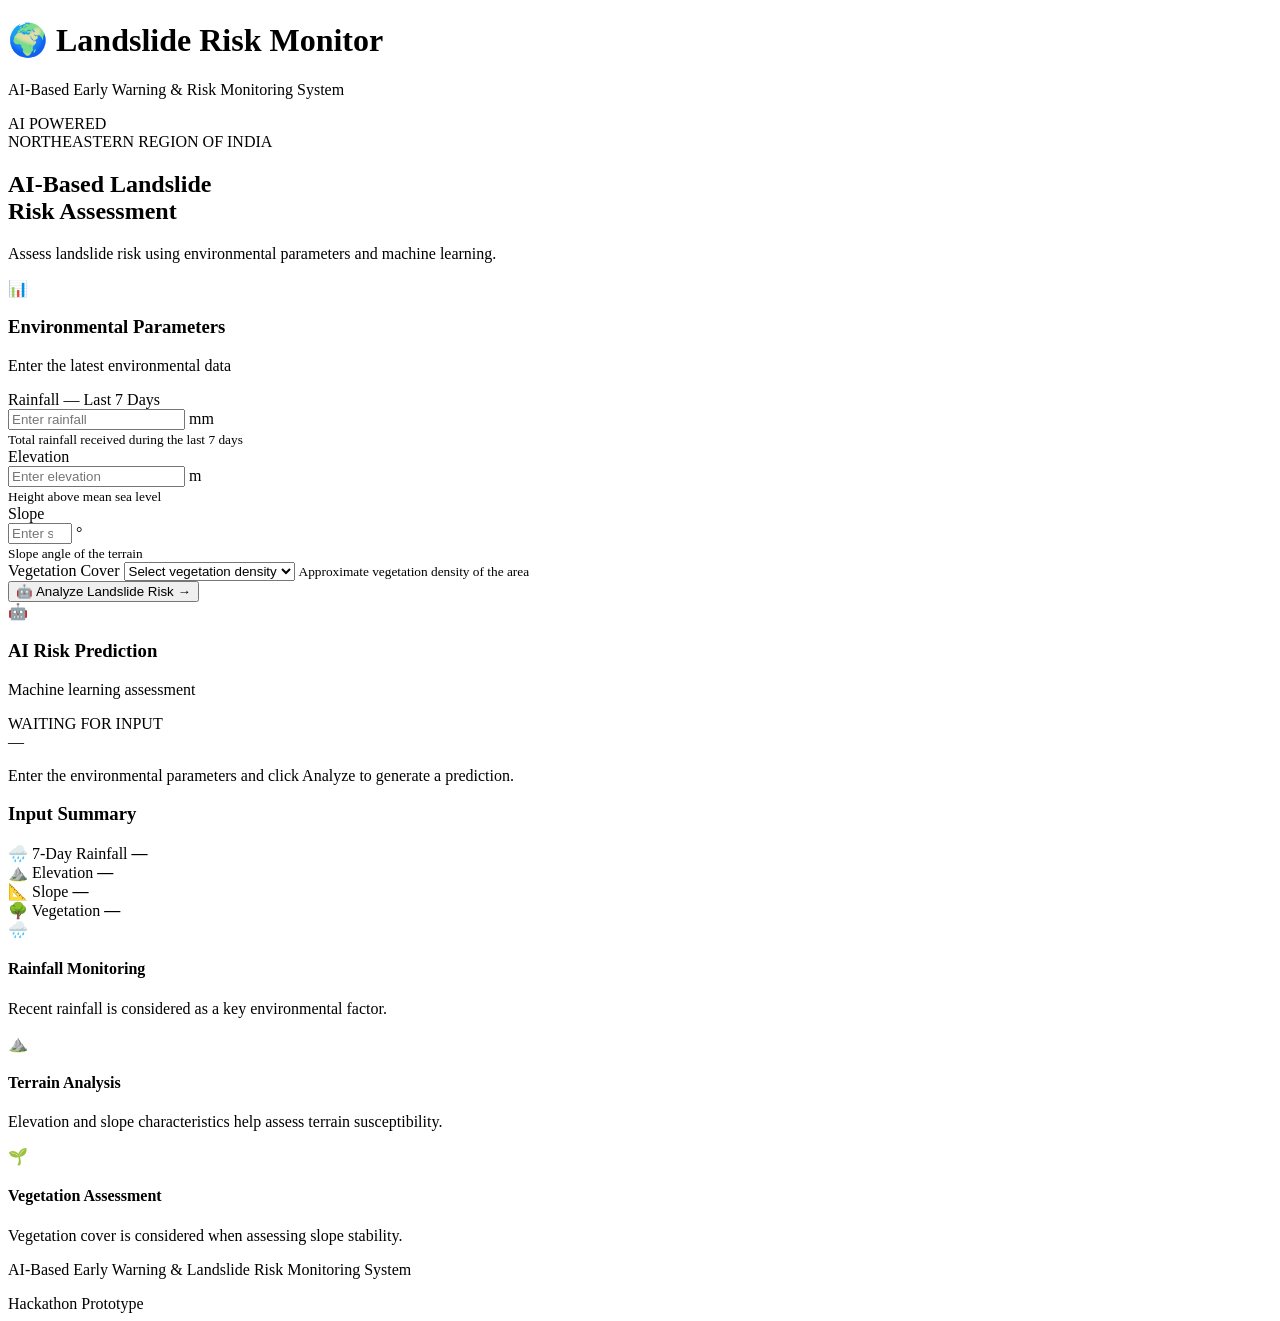
==== index.html @ d4033334 "Rename inddex.html to index.html fixed a typo" ====
<!DOCTYPE html>
<html lang="en">

<head>
    <meta charset="UTF-8">
    <meta name="viewport" content="width=device-width, initial-scale=1.0">

    <title>AI Landslide Risk Monitoring System</title>

    <link rel="stylesheet" href="style.css">
</head>

<body>

    <!-- HEADER -->
    <header>
        <div class="header-content">
            <div>
                <h1>🌍 Landslide Risk Monitor</h1>
                <p>AI-Based Early Warning & Risk Monitoring System</p>
            </div>

            <div class="badge">
                AI POWERED
            </div>
        </div>
    </header>


    <!-- MAIN CONTENT -->
    <main>

        <!-- HERO -->
        <section class="hero">

            <span class="tag">NORTHEASTERN REGION OF INDIA</span>

            <h2>
                AI-Based Landslide<br>
                <span>Risk Assessment</span>
            </h2>

            <p>
                Assess landslide risk using environmental parameters
                and machine learning.
            </p>

        </section>


        <!-- DASHBOARD -->
        <section class="dashboard">


            <!-- INPUT CARD -->
            <div class="card input-card">

                <div class="card-heading">
                    <div class="icon">📊</div>

                    <div>
                        <h3>Environmental Parameters</h3>
                        <p>Enter the latest environmental data</p>
                    </div>
                </div>


                <!-- RAINFALL -->

                <div class="input-group">

                    <label for="rainfall">
                        Rainfall — Last 7 Days
                    </label>

                    <div class="input-wrapper">

                        <input
                            type="number"
                            id="rainfall"
                            placeholder="Enter rainfall"
                            min="0"
                            step="0.1"
                        >

                        <span>mm</span>

                    </div>

                    <small>
                        Total rainfall received during the last 7 days
                    </small>

                </div>


                <!-- ELEVATION -->

                <div class="input-group">

                    <label for="elevation">
                        Elevation
                    </label>

                    <div class="input-wrapper">

                        <input
                            type="number"
                            id="elevation"
                            placeholder="Enter elevation"
                            min="0"
                            step="0.1"
                        >

                        <span>m</span>

                    </div>

                    <small>
                        Height above mean sea level
                    </small>

                </div>


                <!-- SLOPE -->

                <div class="input-group">

                    <label for="slope">
                        Slope
                    </label>

                    <div class="input-wrapper">

                        <input
                            type="number"
                            id="slope"
                            placeholder="Enter slope angle"
                            min="0"
                            max="90"
                            step="0.1"
                        >

                        <span>°</span>

                    </div>

                    <small>
                        Slope angle of the terrain
                    </small>

                </div>


                <!-- VEGETATION -->

                <div class="input-group">

                    <label for="vegetation">
                        Vegetation Cover
                    </label>

                    <select id="vegetation">

                        <option value="">
                            Select vegetation density
                        </option>

                        <option value="dense">
                            🌳 Dense
                        </option>

                        <option value="moderate">
                            🌿 Moderate
                        </option>

                        <option value="sparse">
                            🌱 Sparse
                        </option>

                        <option value="none">
                            🏜️ Very Low / None
                        </option>

                    </select>

                    <small>
                        Approximate vegetation density of the area
                    </small>

                </div>


                <!-- BUTTON -->

                <button
                    class="predict-btn"
                    onclick="predictRisk()"
                >

                    <span>🤖</span>

                    Analyze Landslide Risk

                    <span>→</span>

                </button>

            </div>



            <!-- RESULT CARD -->

            <div class="card result-card">

                <div class="card-heading">

                    <div class="icon">🤖</div>

                    <div>
                        <h3>AI Risk Prediction</h3>
                        <p>Machine learning assessment</p>
                    </div>

                </div>


                <!-- RESULT -->

                <div
                    id="riskBox"
                    class="risk-box"
                >

                    <div
                        id="status"
                        class="status waiting"
                    >
                        WAITING FOR INPUT
                    </div>


                    <div
                        id="risk"
                        class="risk"
                    >
                        —
                    </div>


                    <p id="message">

                        Enter the environmental parameters
                        and click Analyze to generate a
                        prediction.

                    </p>

                </div>



                <!-- SUMMARY -->

                <div class="summary">

                    <h3>Input Summary</h3>


                    <div class="summary-row">

                        <span>
                            🌧️ 7-Day Rainfall
                        </span>

                        <strong id="showRainfall">
                            —
                        </strong>

                    </div>


                    <div class="summary-row">

                        <span>
                            ⛰️ Elevation
                        </span>

                        <strong id="showElevation">
                            —
                        </strong>

                    </div>


                    <div class="summary-row">

                        <span>
                            📐 Slope
                        </span>

                        <strong id="showSlope">
                            —
                        </strong>

                    </div>


                    <div class="summary-row">

                        <span>
                            🌳 Vegetation
                        </span>

                        <strong id="showVegetation">
                            —
                        </strong>

                    </div>

                </div>

            </div>

        </section>


        <!-- INFORMATION -->

        <section class="info-section">

            <div class="info-card">

                <span>🌧️</span>

                <div>
                    <h4>Rainfall Monitoring</h4>
                    <p>
                        Recent rainfall is considered as a key
                        environmental factor.
                    </p>
                </div>

            </div>


            <div class="info-card">

                <span>⛰️</span>

                <div>
                    <h4>Terrain Analysis</h4>
                    <p>
                        Elevation and slope characteristics
                        help assess terrain susceptibility.
                    </p>
                </div>

            </div>


            <div class="info-card">

                <span>🌱</span>

                <div>
                    <h4>Vegetation Assessment</h4>
                    <p>
                        Vegetation cover is considered when
                        assessing slope stability.
                    </p>
                </div>

            </div>

        </section>

    </main>


    <!-- FOOTER -->

    <footer>

        <p>
            AI-Based Early Warning & Landslide Risk Monitoring System
        </p>

        <span>
            Hackathon Prototype
        </span>

    </footer>


    <!-- JAVASCRIPT -->

    <script src="script.js"></script>

</body>

</html>
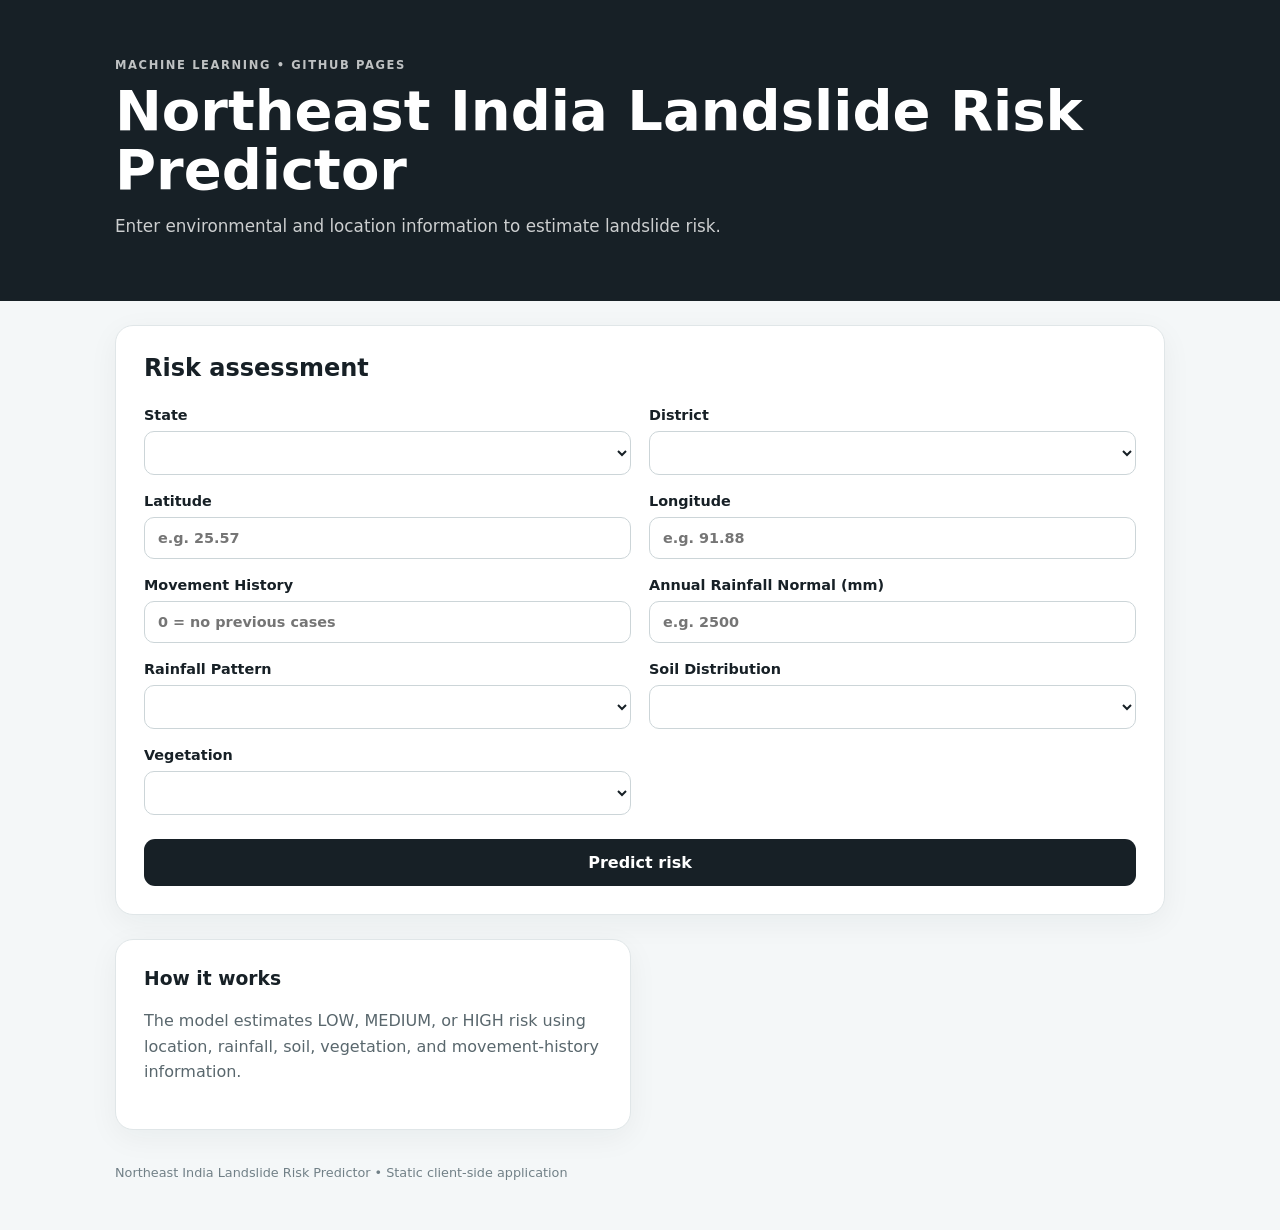
==== commit 3cc0620a: "Add files via upload" ====
--- a/index.html
+++ b/index.html
@@ -1,404 +1,103 @@
 <!DOCTYPE html>
 <html lang="en">
+<head>
+  <meta charset="UTF-8">
+  <meta name="viewport" content="width=device-width, initial-scale=1.0">
+  <title>Northeast India Landslide Risk Predictor</title>
+  <link rel="stylesheet" href="style.css">
+</head>
+<body>
+  <header class="hero">
+    <div class="container">
+      <p class="eyebrow">MACHINE LEARNING • GITHUB PAGES</p>
+      <h1>Northeast India Landslide Risk Predictor</h1>
+      <p class="subtitle">Enter environmental and location information to estimate landslide risk.</p>
+    </div>
+  </header>
 
-<head>
-    <meta charset="UTF-8">
-    <meta name="viewport" content="width=device-width, initial-scale=1.0">
+  <main class="container">
+    <section class="card">
+      <h2>Risk assessment</h2>
+      
+      <form id="riskForm">
+        <div class="grid">
+          <label>State
+            <select id="State" required></select>
+          </label>
 
-    <title>AI Landslide Risk Monitoring System</title>
+          <label>District
+            <select id="District" required></select>
+          </label>
 
-    <link rel="stylesheet" href="style.css">
-</head>
+          <label>Latitude
+            <input id="Latitude" type="number" step="any" placeholder="e.g. 25.57" required>
+          </label>
 
-<body>
+          <label>Longitude
+            <input id="Longitude" type="number" step="any" placeholder="e.g. 91.88" required>
+          </label>
 
-    <!-- HEADER -->
-    <header>
-        <div class="header-content">
-            <div>
-                <h1>🌍 Landslide Risk Monitor</h1>
-                <p>AI-Based Early Warning & Risk Monitoring System</p>
-            </div>
+          <label>Movement History
+            <input id="Movement_History" type="number" min="0" step="1" placeholder="0 = no previous cases" required>
+          </label>
 
-            <div class="badge">
-                AI POWERED
-            </div>
+          <label>Annual Rainfall Normal (mm)
+            <input id="Annual_Rainfall_Normal_mm" type="number" min="0" step="any" placeholder="e.g. 2500" required>
+          </label>
+
+          <label>Rainfall Pattern
+            <select id="Rainfall_Pattern" required></select>
+          </label>
+
+          <label>Soil Distribution
+            <select id="Soil_Distribution" required></select>
+          </label>
+
+          <label>Vegetation
+            <select id="Vegetation" required></select>
+          </label>
         </div>
-    </header>
 
+        <button type="submit" id="predictBtn">Predict risk</button>
+      </form>
+    </section>
 
-    <!-- MAIN CONTENT -->
-    <main>
+    <section id="result" class="card result hidden">
+      <div class="result-top">
+        <div>
+          <p class="eyebrow">PREDICTION</p>
+          <h2 id="riskLabel">—</h2>
+        </div>
+        <div class="score" id="confidence">—</div>
+      </div>
 
-        <!-- HERO -->
-        <section class="hero">
+      <div class="bars">
+        <div class="bar-row">
+          <span>LOW</span><div class="bar"><i id="lowBar"></i></div><b id="lowProb">0%</b>
+        </div>
+        <div class="bar-row">
+          <span>MEDIUM</span><div class="bar"><i id="mediumBar"></i></div><b id="mediumProb">0%</b>
+        </div>
+        <div class="bar-row">
+          <span>HIGH</span><div class="bar"><i id="highBar"></i></div><b id="highProb">0%</b>
+        </div>
+      </div>
 
-            <span class="tag">NORTHEASTERN REGION OF INDIA</span>
+      <p class="disclaimer">This is a machine-learning estimate based on the supplied dataset. It should not be treated as an official warning or emergency decision.</p>
+    </section>
 
-            <h2>
-                AI-Based Landslide<br>
-                <span>Risk Assessment</span>
-            </h2>
+    <section class="info-grid">
+      <div class="card small">
+        <h3>How it works</h3>
+        <p>The model estimates LOW, MEDIUM, or HIGH risk using location, rainfall, soil, vegetation, and movement-history information.</p>
+      </div>
+    </section>
+  </main>
 
-            <p>
-                Assess landslide risk using environmental parameters
-                and machine learning.
-            </p>
+  <footer>
+    <div class="container">Northeast India Landslide Risk Predictor • Static client-side application</div>
+  </footer>
 
-        </section>
-
-
-        <!-- DASHBOARD -->
-        <section class="dashboard">
-
-
-            <!-- INPUT CARD -->
-            <div class="card input-card">
-
-                <div class="card-heading">
-                    <div class="icon">📊</div>
-
-                    <div>
-                        <h3>Environmental Parameters</h3>
-                        <p>Enter the latest environmental data</p>
-                    </div>
-                </div>
-
-
-                <!-- RAINFALL -->
-
-                <div class="input-group">
-
-                    <label for="rainfall">
-                        Rainfall — Last 7 Days
-                    </label>
-
-                    <div class="input-wrapper">
-
-                        <input
-                            type="number"
-                            id="rainfall"
-                            placeholder="Enter rainfall"
-                            min="0"
-                            step="0.1"
-                        >
-
-                        <span>mm</span>
-
-                    </div>
-
-                    <small>
-                        Total rainfall received during the last 7 days
-                    </small>
-
-                </div>
-
-
-                <!-- ELEVATION -->
-
-                <div class="input-group">
-
-                    <label for="elevation">
-                        Elevation
-                    </label>
-
-                    <div class="input-wrapper">
-
-                        <input
-                            type="number"
-                            id="elevation"
-                            placeholder="Enter elevation"
-                            min="0"
-                            step="0.1"
-                        >
-
-                        <span>m</span>
-
-                    </div>
-
-                    <small>
-                        Height above mean sea level
-                    </small>
-
-                </div>
-
-
-                <!-- SLOPE -->
-
-                <div class="input-group">
-
-                    <label for="slope">
-                        Slope
-                    </label>
-
-                    <div class="input-wrapper">
-
-                        <input
-                            type="number"
-                            id="slope"
-                            placeholder="Enter slope angle"
-                            min="0"
-                            max="90"
-                            step="0.1"
-                        >
-
-                        <span>°</span>
-
-                    </div>
-
-                    <small>
-                        Slope angle of the terrain
-                    </small>
-
-                </div>
-
-
-                <!-- VEGETATION -->
-
-                <div class="input-group">
-
-                    <label for="vegetation">
-                        Vegetation Cover
-                    </label>
-
-                    <select id="vegetation">
-
-                        <option value="">
-                            Select vegetation density
-                        </option>
-
-                        <option value="dense">
-                            🌳 Dense
-                        </option>
-
-                        <option value="moderate">
-                            🌿 Moderate
-                        </option>
-
-                        <option value="sparse">
-                            🌱 Sparse
-                        </option>
-
-                        <option value="none">
-                            🏜️ Very Low / None
-                        </option>
-
-                    </select>
-
-                    <small>
-                        Approximate vegetation density of the area
-                    </small>
-
-                </div>
-
-
-                <!-- BUTTON -->
-
-                <button
-                    class="predict-btn"
-                    onclick="predictRisk()"
-                >
-
-                    <span>🤖</span>
-
-                    Analyze Landslide Risk
-
-                    <span>→</span>
-
-                </button>
-
-            </div>
-
-
-
-            <!-- RESULT CARD -->
-
-            <div class="card result-card">
-
-                <div class="card-heading">
-
-                    <div class="icon">🤖</div>
-
-                    <div>
-                        <h3>AI Risk Prediction</h3>
-                        <p>Machine learning assessment</p>
-                    </div>
-
-                </div>
-
-
-                <!-- RESULT -->
-
-                <div
-                    id="riskBox"
-                    class="risk-box"
-                >
-
-                    <div
-                        id="status"
-                        class="status waiting"
-                    >
-                        WAITING FOR INPUT
-                    </div>
-
-
-                    <div
-                        id="risk"
-                        class="risk"
-                    >
-                        —
-                    </div>
-
-
-                    <p id="message">
-
-                        Enter the environmental parameters
-                        and click Analyze to generate a
-                        prediction.
-
-                    </p>
-
-                </div>
-
-
-
-                <!-- SUMMARY -->
-
-                <div class="summary">
-
-                    <h3>Input Summary</h3>
-
-
-                    <div class="summary-row">
-
-                        <span>
-                            🌧️ 7-Day Rainfall
-                        </span>
-
-                        <strong id="showRainfall">
-                            —
-                        </strong>
-
-                    </div>
-
-
-                    <div class="summary-row">
-
-                        <span>
-                            ⛰️ Elevation
-                        </span>
-
-                        <strong id="showElevation">
-                            —
-                        </strong>
-
-                    </div>
-
-
-                    <div class="summary-row">
-
-                        <span>
-                            📐 Slope
-                        </span>
-
-                        <strong id="showSlope">
-                            —
-                        </strong>
-
-                    </div>
-
-
-                    <div class="summary-row">
-
-                        <span>
-                            🌳 Vegetation
-                        </span>
-
-                        <strong id="showVegetation">
-                            —
-                        </strong>
-
-                    </div>
-
-                </div>
-
-            </div>
-
-        </section>
-
-
-        <!-- INFORMATION -->
-
-        <section class="info-section">
-
-            <div class="info-card">
-
-                <span>🌧️</span>
-
-                <div>
-                    <h4>Rainfall Monitoring</h4>
-                    <p>
-                        Recent rainfall is considered as a key
-                        environmental factor.
-                    </p>
-                </div>
-
-            </div>
-
-
-            <div class="info-card">
-
-                <span>⛰️</span>
-
-                <div>
-                    <h4>Terrain Analysis</h4>
-                    <p>
-                        Elevation and slope characteristics
-                        help assess terrain susceptibility.
-                    </p>
-                </div>
-
-            </div>
-
-
-            <div class="info-card">
-
-                <span>🌱</span>
-
-                <div>
-                    <h4>Vegetation Assessment</h4>
-                    <p>
-                        Vegetation cover is considered when
-                        assessing slope stability.
-                    </p>
-                </div>
-
-            </div>
-
-        </section>
-
-    </main>
-
-
-    <!-- FOOTER -->
-
-    <footer>
-
-        <p>
-            AI-Based Early Warning & Landslide Risk Monitoring System
-        </p>
-
-        <span>
-            Hackathon Prototype
-        </span>
-
-    </footer>
-
-
-    <!-- JAVASCRIPT -->
-
-    <script src="script.js"></script>
-
+  <script src="script.js"></script>
 </body>
-
 </html>
--- a/style.css
+++ b/style.css
@@ -0,0 +1 @@
+*{box-sizing:border-box}body{margin:0;font-family:Inter,system-ui,-apple-system,BlinkMacSystemFont,"Segoe UI",sans-serif;background:#f4f7f8;color:#172026}.container{width:min(1050px,92%);margin:auto}.hero{padding:58px 0 48px;background:#172026;color:#fff}.eyebrow{font-size:.72rem;letter-spacing:.14em;font-weight:800;opacity:.72;margin:0 0 10px}.hero h1{font-size:clamp(2rem,5vw,3.5rem);line-height:1.05;margin:0 0 14px}.subtitle{font-size:1.05rem;opacity:.78;max-width:650px}.card{background:#fff;border:1px solid #e0e6e8;border-radius:18px;padding:28px;box-shadow:0 8px 30px rgba(20,35,40,.05);margin-top:24px}.card h2{margin:0 0 7px}.muted{color:#68757b;margin-top:0}.grid{display:grid;grid-template-columns:repeat(2,minmax(0,1fr));gap:18px;margin-top:25px}label{font-weight:700;font-size:.9rem;display:flex;flex-direction:column;gap:8px}input,select{width:100%;padding:12px 13px;border:1px solid #ccd5d8;border-radius:10px;background:#fff;font:inherit;color:#172026}input:focus,select:focus{outline:2px solid #9bc1ca;border-color:#648f99}button{margin-top:24px;width:100%;padding:14px 18px;border:0;border-radius:11px;background:#172026;color:#fff;font:inherit;font-weight:800;cursor:pointer}button:hover{opacity:.92}.hidden{display:none}.result{overflow:hidden}.result-top{display:flex;align-items:center;justify-content:space-between;gap:20px}.result h2{font-size:2.4rem;margin:0}.score{font-size:1.4rem;font-weight:800}.bars{margin-top:25px}.bar-row{display:grid;grid-template-columns:75px 1fr 55px;gap:12px;align-items:center;margin:13px 0}.bar-row span{font-size:.8rem;font-weight:800}.bar{height:12px;border-radius:99px;background:#e8edef;overflow:hidden}.bar i{display:block;height:100%;width:0;background:#172026;border-radius:99px;transition:width .45s ease}.bar-row b{text-align:right}.disclaimer{font-size:.8rem;color:#68757b;border-top:1px solid #e4e9ea;padding-top:18px;margin-top:25px}.info-grid{display:grid;grid-template-columns:1fr 1fr;gap:0 18px}.small h3{margin-top:0}.small p{color:#59676d;line-height:1.6}footer{padding:35px 0 50px;color:#718087;font-size:.8rem}@media(max-width:700px){.grid,.info-grid{grid-template-columns:1fr}.hero{padding:42px 0}.card{padding:21px}.bar-row{grid-template-columns:65px 1fr 50px}}
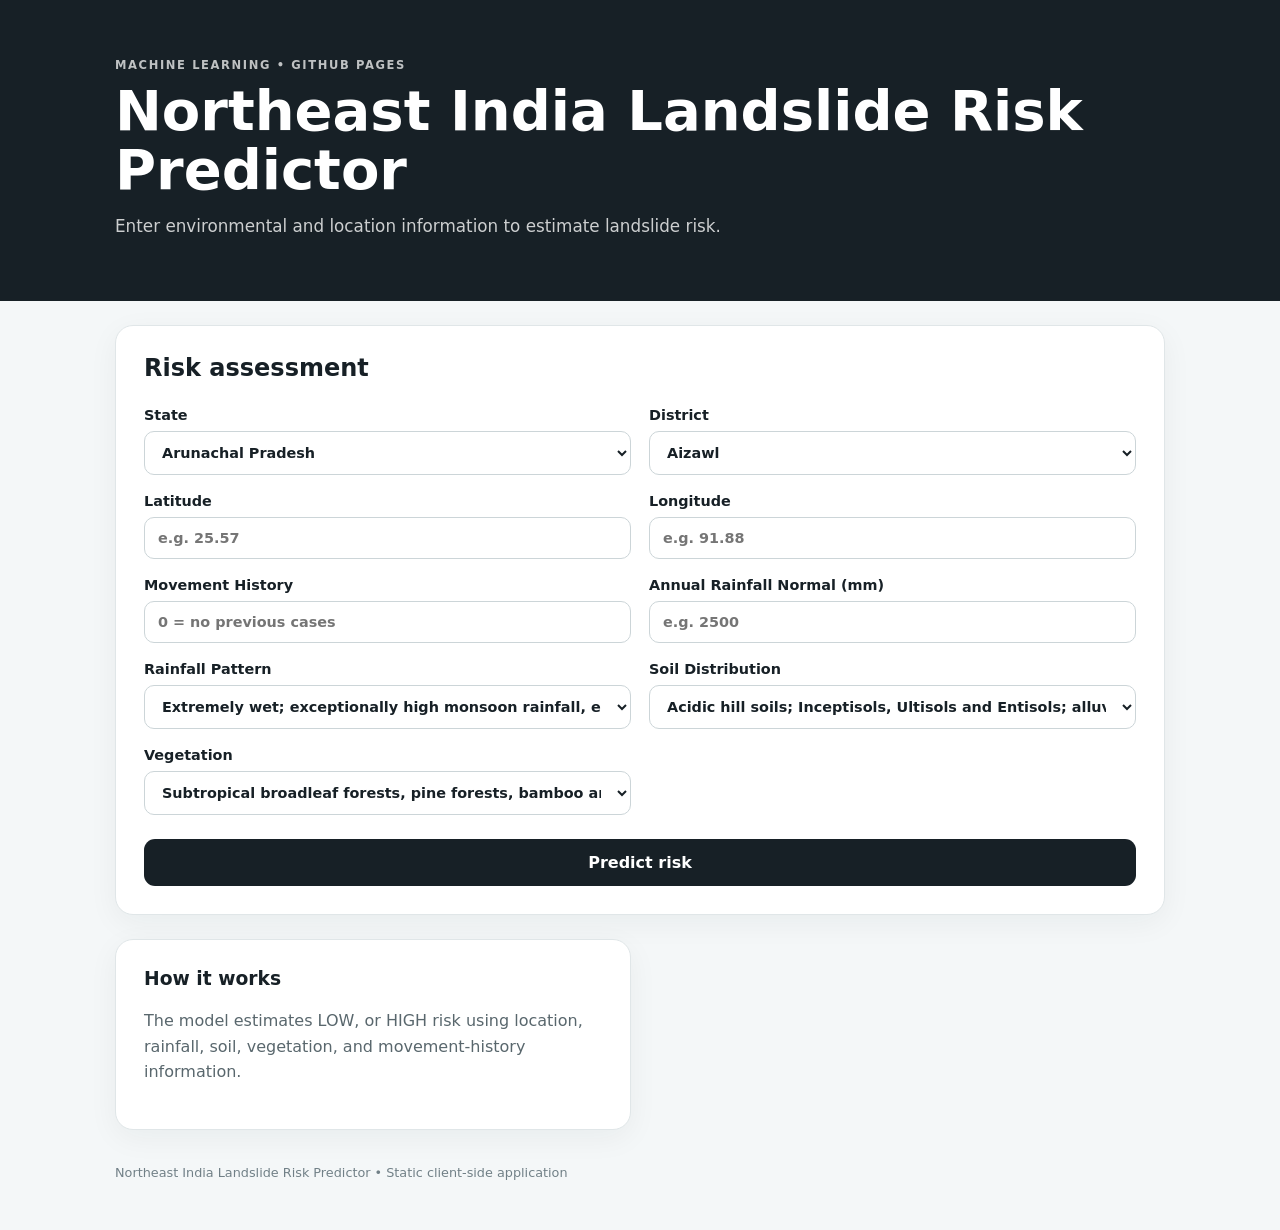
==== commit f9ff8940: "Update index.html" ====
--- a/index.html
+++ b/index.html
@@ -89,7 +89,7 @@
     <section class="info-grid">
       <div class="card small">
         <h3>How it works</h3>
-        <p>The model estimates LOW, MEDIUM, or HIGH risk using location, rainfall, soil, vegetation, and movement-history information.</p>
+        <p>The model estimates LOW, or HIGH risk using location, rainfall, soil, vegetation, and movement-history information.</p>
       </div>
     </section>
   </main>
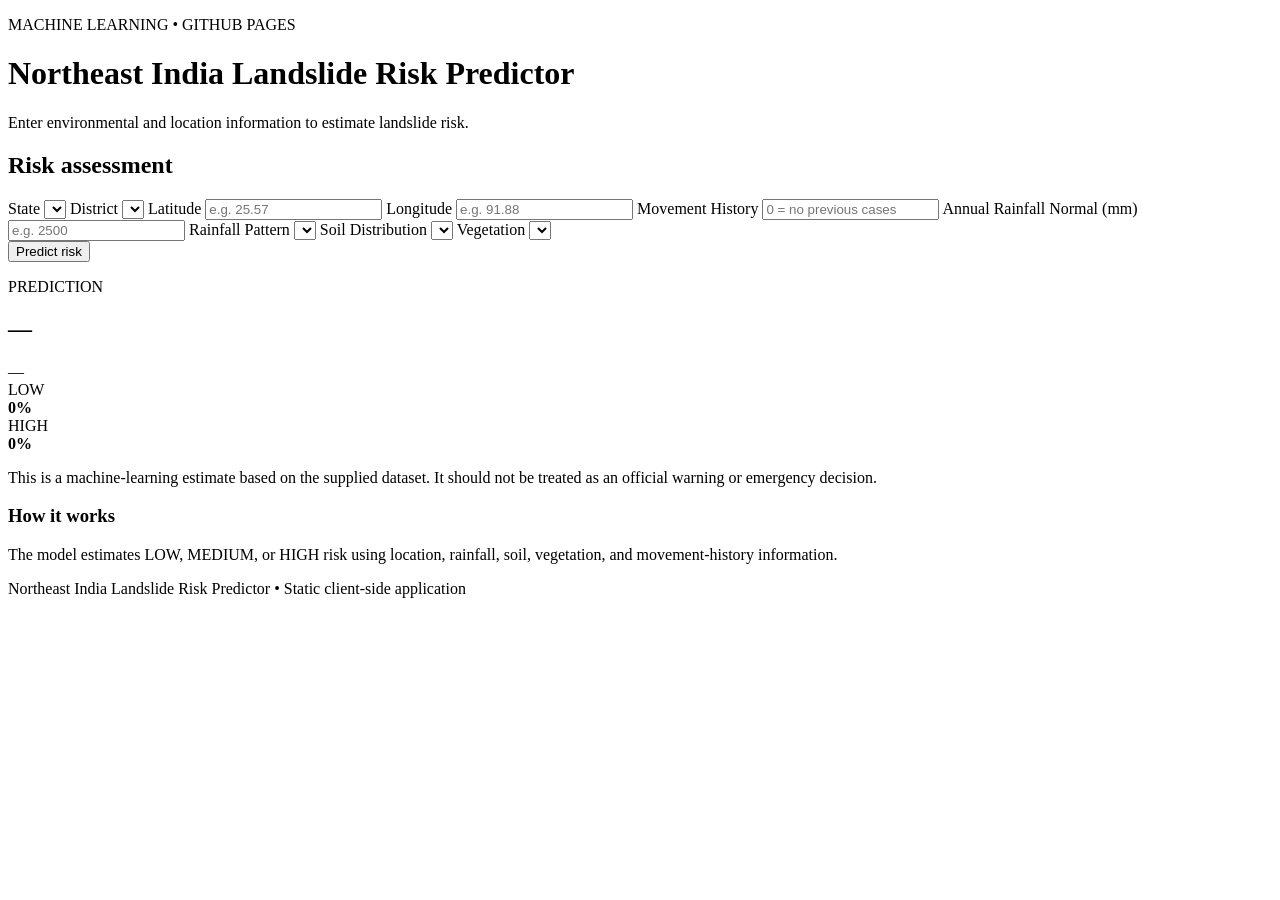
==== commit 98b20b32: "Rename index (3).html to index.html" ====
--- a/index.html
+++ b/index.html
@@ -76,9 +76,6 @@
           <span>LOW</span><div class="bar"><i id="lowBar"></i></div><b id="lowProb">0%</b>
         </div>
         <div class="bar-row">
-          <span>MEDIUM</span><div class="bar"><i id="mediumBar"></i></div><b id="mediumProb">0%</b>
-        </div>
-        <div class="bar-row">
           <span>HIGH</span><div class="bar"><i id="highBar"></i></div><b id="highProb">0%</b>
         </div>
       </div>
@@ -89,7 +86,7 @@
     <section class="info-grid">
       <div class="card small">
         <h3>How it works</h3>
-        <p>The model estimates LOW, or HIGH risk using location, rainfall, soil, vegetation, and movement-history information.</p>
+        <p>The model estimates LOW, MEDIUM, or HIGH risk using location, rainfall, soil, vegetation, and movement-history information.</p>
       </div>
     </section>
   </main>
